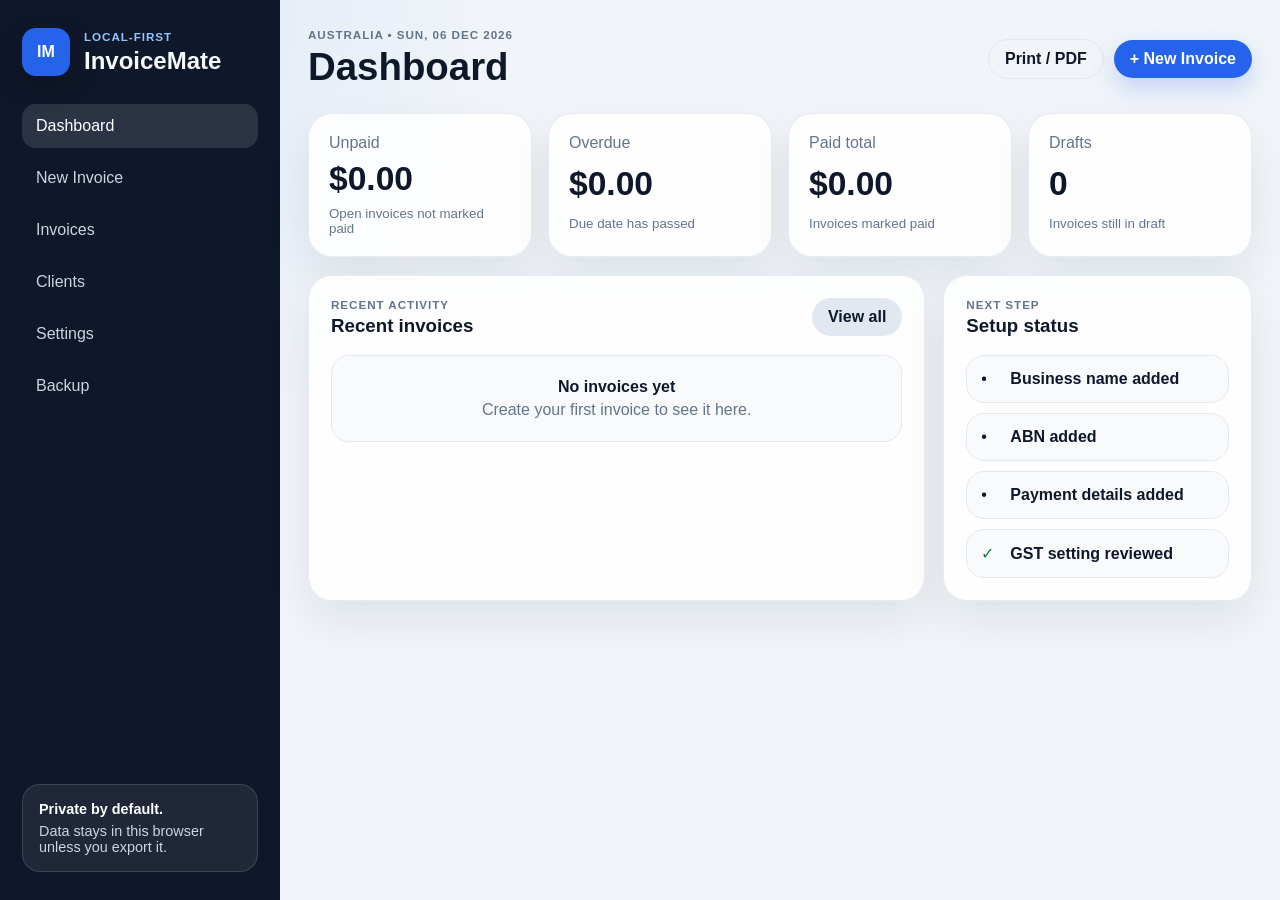
==== reset-app-cache.html @ 6017d915 "Add files via upload" ====
<!doctype html>
<html lang="en-AU">
  <head>
    <meta charset="utf-8" />
    <meta name="viewport" content="width=device-width, initial-scale=1" />
    <title>Reset InvoiceMate Cache</title>
    <style>
      body { margin: 0; min-height: 100vh; display: grid; place-items: center; font-family: -apple-system, BlinkMacSystemFont, "Segoe UI", sans-serif; background: #f1f5f9; color: #0f172a; }
      main { width: min(92vw, 460px); padding: 24px; border-radius: 24px; background: #fff; box-shadow: 0 20px 45px rgba(15,23,42,.08); }
      h1 { margin: 0 0 8px; }
      p { color: #64748b; line-height: 1.45; }
      a, button { display: inline-block; margin-top: 16px; border: 0; border-radius: 999px; padding: 12px 18px; color: #fff; background: #2563eb; text-decoration: none; font-weight: 800; }
    </style>
  </head>
  <body>
    <main>
      <h1>Resetting app cache…</h1>
      <p>This clears only the app shell cache and old service worker. It does not clear saved invoice data.</p>
      <a id="openApp" href="./index.html?v=0.1.5">Open InvoiceMate</a>
    </main>
    <script>
      async function resetAppCache() {
        try {
          if ('serviceWorker' in navigator) {
            const registrations = await navigator.serviceWorker.getRegistrations();
            await Promise.all(registrations.map((registration) => registration.unregister()));
          }
          if ('caches' in window) {
            const keys = await caches.keys();
            await Promise.all(keys.map((key) => caches.delete(key)));
          }
        } catch (error) {
          console.info('Cache reset skipped:', error);
        }
        window.location.replace('./index.html?v=0.1.5');
      }
      resetAppCache();
    </script>
  </body>
</html>
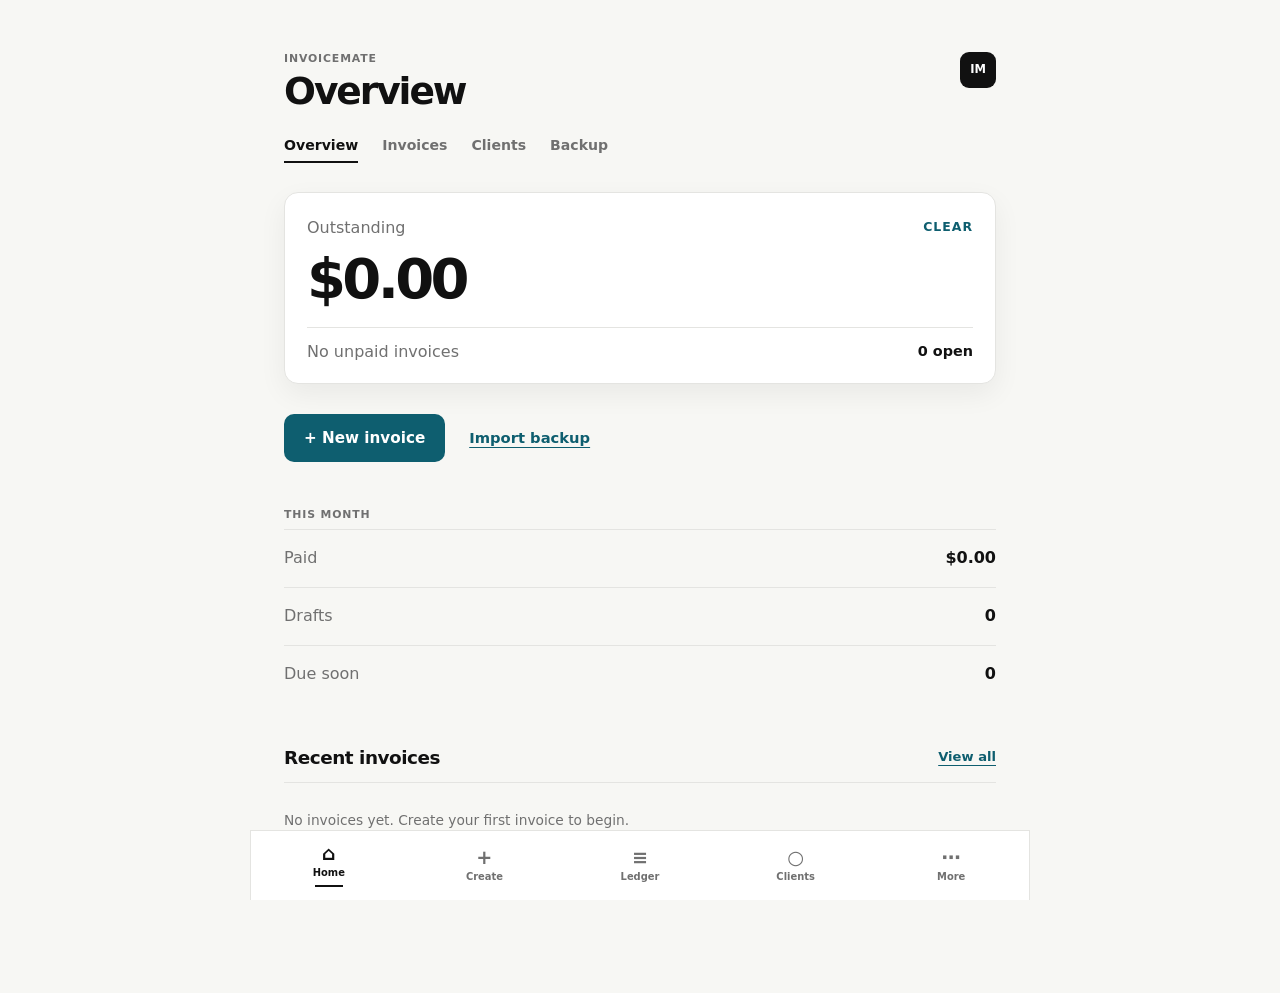
==== commit 5a28dabf: "Add files via upload" ====
--- a/reset-app-cache.html
+++ b/reset-app-cache.html
@@ -1,40 +1,53 @@
 <!doctype html>
 <html lang="en-AU">
-  <head>
-    <meta charset="utf-8" />
-    <meta name="viewport" content="width=device-width, initial-scale=1" />
-    <title>Reset InvoiceMate Cache</title>
-    <style>
-      body { margin: 0; min-height: 100vh; display: grid; place-items: center; font-family: -apple-system, BlinkMacSystemFont, "Segoe UI", sans-serif; background: #f1f5f9; color: #0f172a; }
-      main { width: min(92vw, 460px); padding: 24px; border-radius: 24px; background: #fff; box-shadow: 0 20px 45px rgba(15,23,42,.08); }
-      h1 { margin: 0 0 8px; }
-      p { color: #64748b; line-height: 1.45; }
-      a, button { display: inline-block; margin-top: 16px; border: 0; border-radius: 999px; padding: 12px 18px; color: #fff; background: #2563eb; text-decoration: none; font-weight: 800; }
-    </style>
-  </head>
-  <body>
-    <main>
-      <h1>Resetting app cache…</h1>
-      <p>This clears only the app shell cache and old service worker. It does not clear saved invoice data.</p>
-      <a id="openApp" href="./index.html?v=0.1.5">Open InvoiceMate</a>
-    </main>
-    <script>
-      async function resetAppCache() {
-        try {
-          if ('serviceWorker' in navigator) {
-            const registrations = await navigator.serviceWorker.getRegistrations();
-            await Promise.all(registrations.map((registration) => registration.unregister()));
-          }
-          if ('caches' in window) {
-            const keys = await caches.keys();
-            await Promise.all(keys.map((key) => caches.delete(key)));
-          }
-        } catch (error) {
-          console.info('Cache reset skipped:', error);
+<head>
+  <meta charset="utf-8" />
+  <meta name="viewport" content="width=device-width, initial-scale=1" />
+  <title>Reset InvoiceMate Cache</title>
+  <style>
+    body {
+      margin: 0;
+      min-height: 100vh;
+      display: grid;
+      place-items: center;
+      padding: 24px;
+      font-family: -apple-system, BlinkMacSystemFont, "SF Pro Text", system-ui, sans-serif;
+      background: #f7f7f4;
+      color: #111;
+    }
+    main {
+      max-width: 440px;
+    }
+    h1 {
+      font-size: 2rem;
+      letter-spacing: -0.05em;
+    }
+    p {
+      color: #707070;
+      line-height: 1.5;
+    }
+  </style>
+</head>
+<body>
+  <main>
+    <h1>Refreshing InvoiceMate</h1>
+    <p>Old app files are being cleared. Your invoice data is not removed.</p>
+  </main>
+  <script>
+    (async () => {
+      try {
+        if ("serviceWorker" in navigator) {
+          const regs = await navigator.serviceWorker.getRegistrations();
+          await Promise.all(regs.map((reg) => reg.unregister()));
         }
-        window.location.replace('./index.html?v=0.1.5');
+        if ("caches" in window) {
+          const keys = await caches.keys();
+          await Promise.all(keys.map((key) => caches.delete(key)));
+        }
+      } finally {
+        location.href = "./index.html?v=0.3.0";
       }
-      resetAppCache();
-    </script>
-  </body>
+    })();
+  </script>
+</body>
 </html>
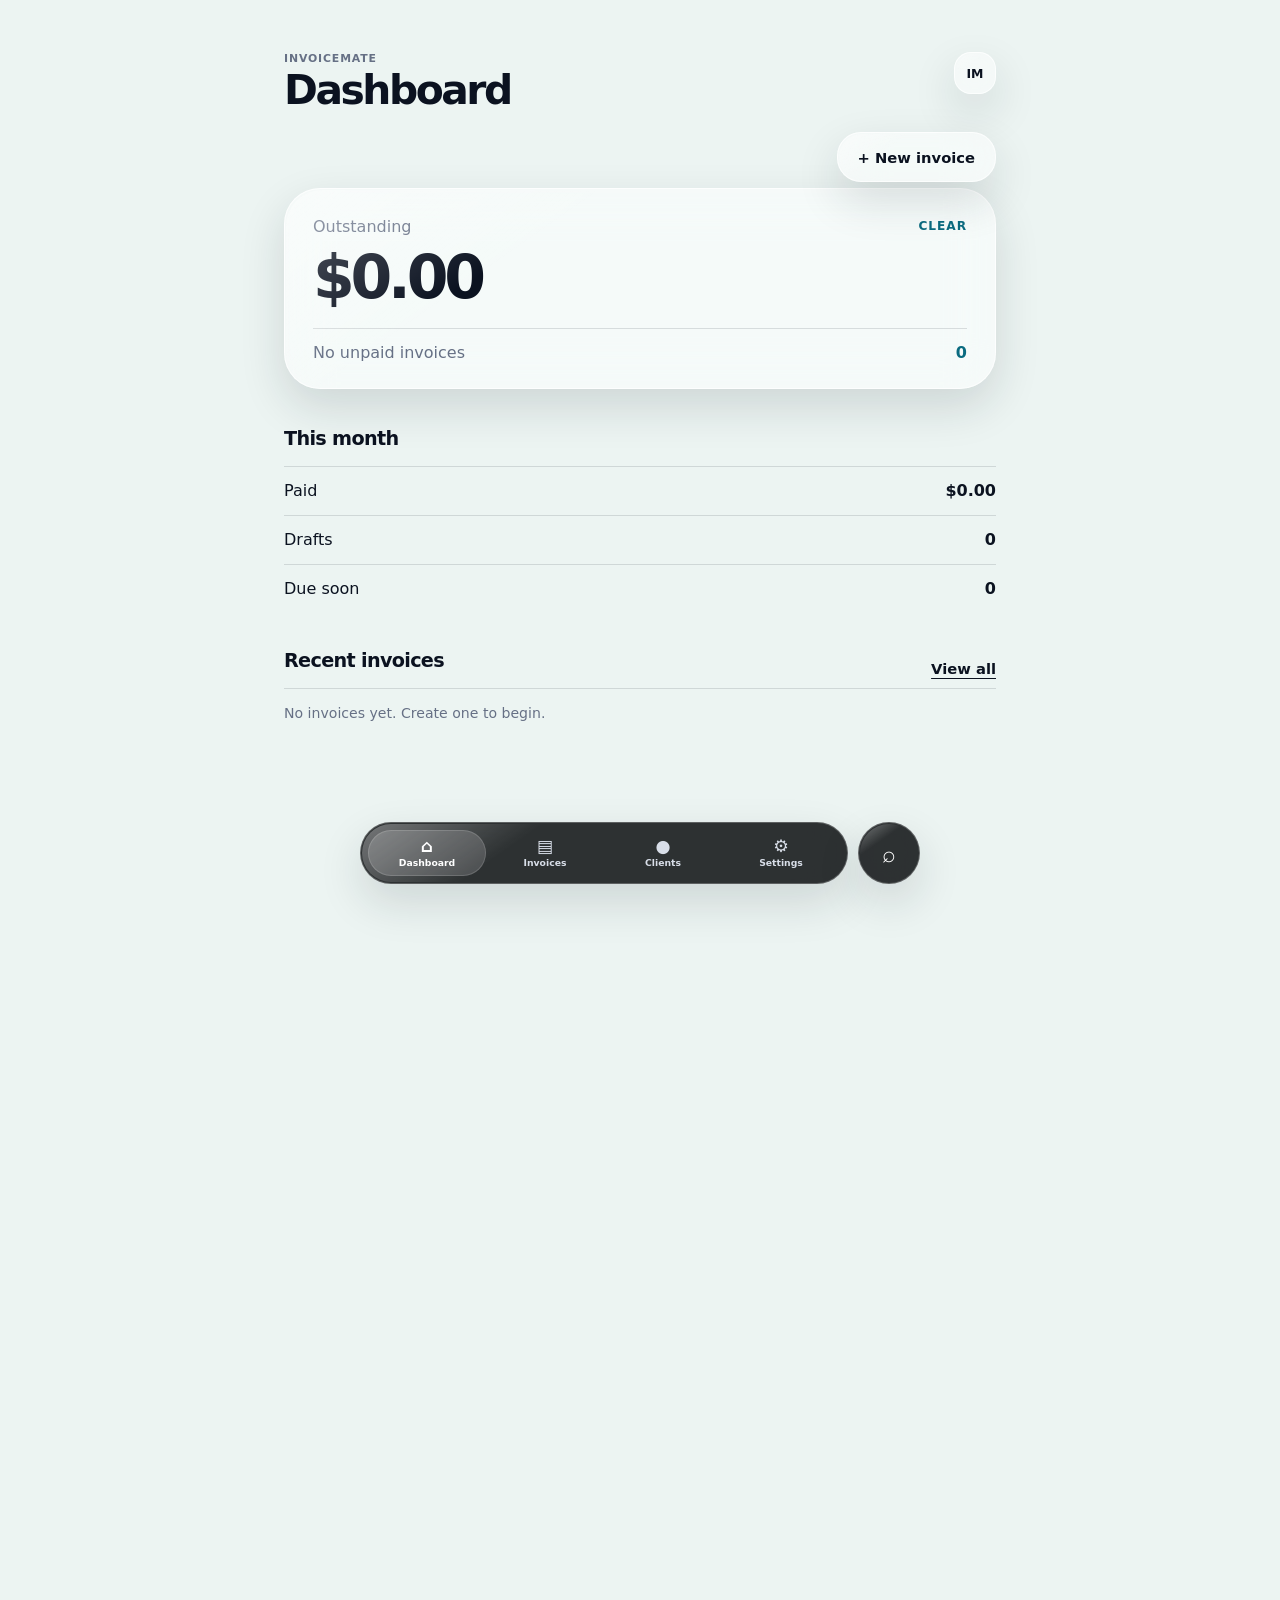
==== commit 6d471fca: "Add files via upload" ====
--- a/reset-app-cache.html
+++ b/reset-app-cache.html
@@ -12,18 +12,30 @@
       place-items: center;
       padding: 24px;
       font-family: -apple-system, BlinkMacSystemFont, "SF Pro Text", system-ui, sans-serif;
-      background: #f7f7f4;
-      color: #111;
+      color: #0b1220;
+      background:
+        radial-gradient(circle at 18% 10%, rgba(255,255,255,.9), transparent 22%),
+        radial-gradient(circle at 80% 15%, rgba(187,221,241,.75), transparent 26%),
+        linear-gradient(160deg, #dcefea, #f7faf6 55%, #dde8de);
     }
     main {
-      max-width: 440px;
+      max-width: 420px;
+      padding: 28px;
+      border: 1px solid rgba(255,255,255,.72);
+      border-radius: 34px;
+      background: rgba(255,255,255,.52);
+      box-shadow: 0 18px 45px rgba(23,35,45,.14);
+      backdrop-filter: blur(24px) saturate(1.45);
+      -webkit-backdrop-filter: blur(24px) saturate(1.45);
     }
     h1 {
+      margin: 0 0 10px;
       font-size: 2rem;
-      letter-spacing: -0.05em;
+      letter-spacing: -.06em;
     }
     p {
-      color: #707070;
+      margin: 0;
+      color: #667085;
       line-height: 1.5;
     }
   </style>
@@ -31,7 +43,7 @@
 <body>
   <main>
     <h1>Refreshing InvoiceMate</h1>
-    <p>Old app files are being cleared. Your invoice data is not removed.</p>
+    <p>Old app files are being cleared. Your saved invoices are not removed.</p>
   </main>
   <script>
     (async () => {
@@ -45,7 +57,7 @@
           await Promise.all(keys.map((key) => caches.delete(key)));
         }
       } finally {
-        location.href = "./index.html?v=0.3.0";
+        location.href = "./index.html?v=0.4.0";
       }
     })();
   </script>
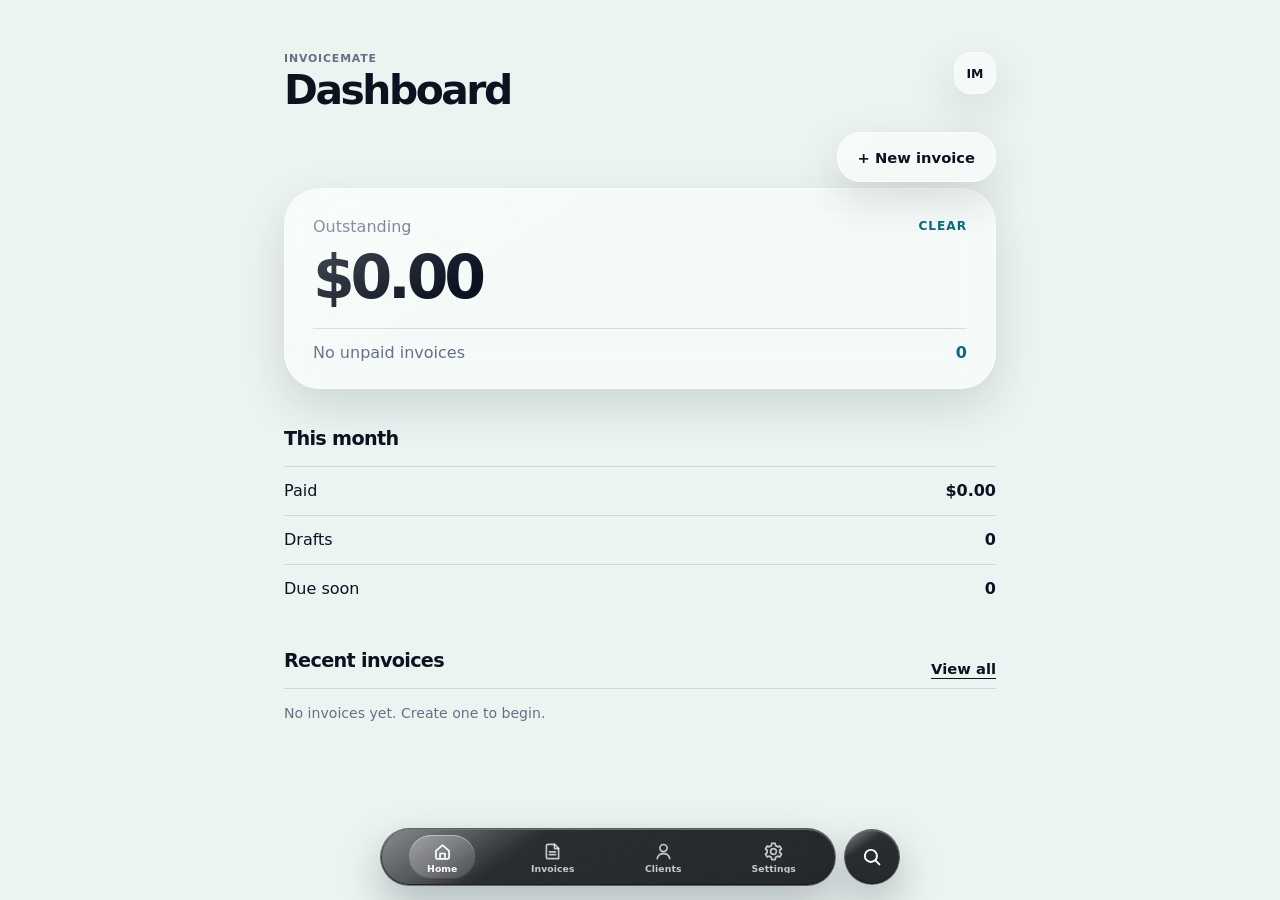
==== commit 4963630b: "Add files via upload" ====
--- a/reset-app-cache.html
+++ b/reset-app-cache.html
@@ -57,7 +57,7 @@
           await Promise.all(keys.map((key) => caches.delete(key)));
         }
       } finally {
-        location.href = "./index.html?v=0.4.0";
+        location.href = "./index.html?v=0.4.1";
       }
     })();
   </script>
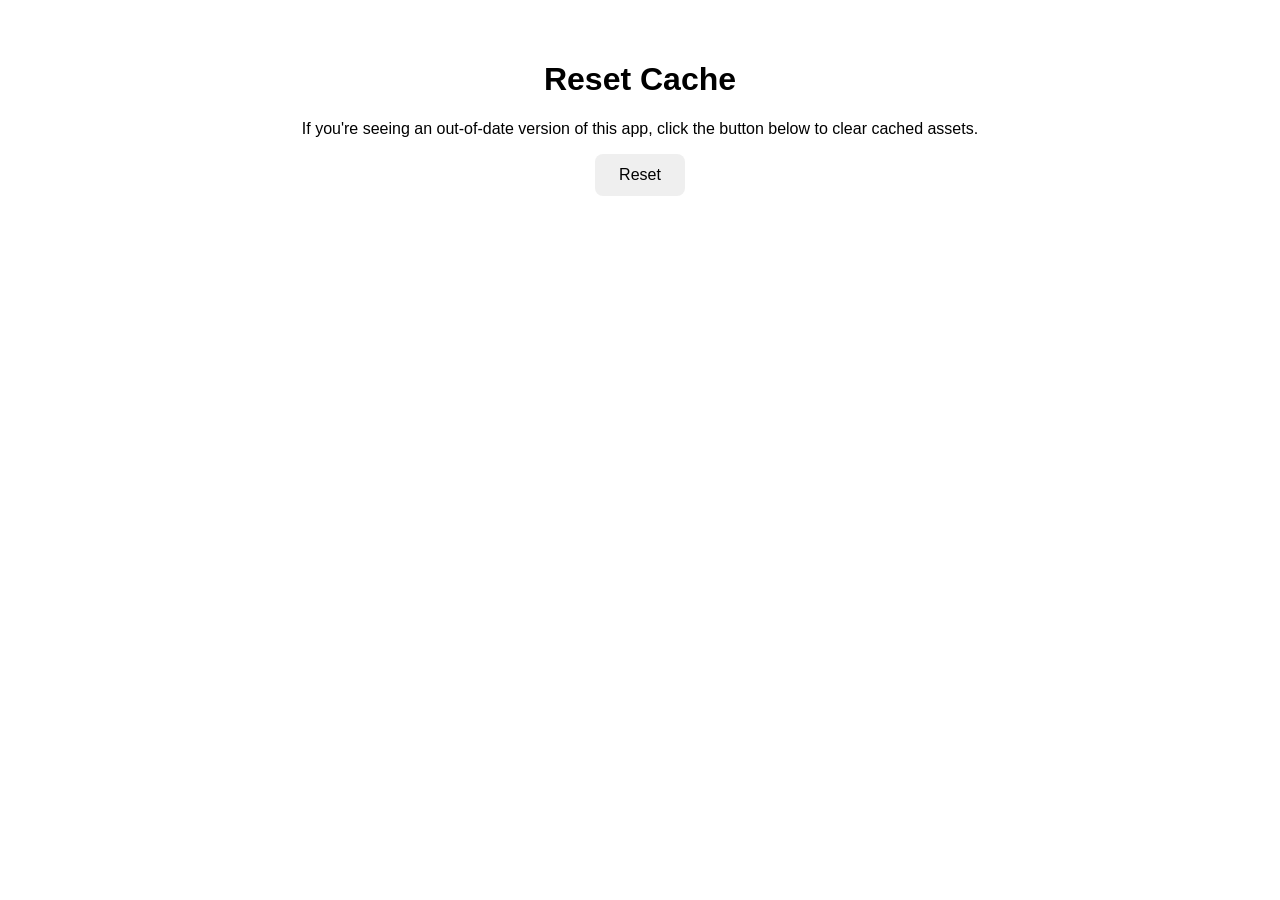
==== commit 52eb4de8: "Add files via upload" ====
--- a/reset-app-cache.html
+++ b/reset-app-cache.html
@@ -1,65 +1,30 @@
-<!doctype html>
-<html lang="en-AU">
-<head>
-  <meta charset="utf-8" />
-  <meta name="viewport" content="width=device-width, initial-scale=1" />
-  <title>Reset InvoiceMate Cache</title>
-  <style>
-    body {
-      margin: 0;
-      min-height: 100vh;
-      display: grid;
-      place-items: center;
-      padding: 24px;
-      font-family: -apple-system, BlinkMacSystemFont, "SF Pro Text", system-ui, sans-serif;
-      color: #0b1220;
-      background:
-        radial-gradient(circle at 18% 10%, rgba(255,255,255,.9), transparent 22%),
-        radial-gradient(circle at 80% 15%, rgba(187,221,241,.75), transparent 26%),
-        linear-gradient(160deg, #dcefea, #f7faf6 55%, #dde8de);
-    }
-    main {
-      max-width: 420px;
-      padding: 28px;
-      border: 1px solid rgba(255,255,255,.72);
-      border-radius: 34px;
-      background: rgba(255,255,255,.52);
-      box-shadow: 0 18px 45px rgba(23,35,45,.14);
-      backdrop-filter: blur(24px) saturate(1.45);
-      -webkit-backdrop-filter: blur(24px) saturate(1.45);
-    }
-    h1 {
-      margin: 0 0 10px;
-      font-size: 2rem;
-      letter-spacing: -.06em;
-    }
-    p {
-      margin: 0;
-      color: #667085;
-      line-height: 1.5;
-    }
-  </style>
-</head>
-<body>
-  <main>
-    <h1>Refreshing InvoiceMate</h1>
-    <p>Old app files are being cleared. Your saved invoices are not removed.</p>
-  </main>
-  <script>
-    (async () => {
-      try {
-        if ("serviceWorker" in navigator) {
-          const regs = await navigator.serviceWorker.getRegistrations();
-          await Promise.all(regs.map((reg) => reg.unregister()));
-        }
-        if ("caches" in window) {
-          const keys = await caches.keys();
-          await Promise.all(keys.map((key) => caches.delete(key)));
-        }
-      } finally {
-        location.href = "./index.html?v=0.4.1";
-      }
-    })();
-  </script>
-</body>
-</html>
+<!DOCTYPE html>
+<html lang="en">
+  <head>
+    <meta charset="UTF-8" />
+    <meta name="viewport" content="width=device-width, initial-scale=1.0" />
+    <title>Reset Cache</title>
+    <style>
+      body { font-family: -apple-system, BlinkMacSystemFont, 'Segoe UI', Roboto, Oxygen, Ubuntu, Cantarell, 'Open Sans', 'Helvetica Neue', sans-serif; padding: 2rem; text-align: center; }
+      button { padding: 0.75rem 1.5rem; font-size: 1rem; border-radius: 8px; border: none; cursor: pointer; }
+    </style>
+  </head>
+  <body>
+    <h1>Reset Cache</h1>
+    <p>If you're seeing an out-of-date version of this app, click the button below to clear cached assets.</p>
+    <button id="reset-btn">Reset</button>
+    <script>
+      document.getElementById('reset-btn').addEventListener('click', () => {
+        caches.keys().then(keys => Promise.all(keys.map(key => caches.delete(key)))).then(() => {
+          if ('serviceWorker' in navigator) {
+            navigator.serviceWorker.getRegistrations().then(regs => Promise.all(regs.map(reg => reg.unregister()))).then(() => {
+              alert('Cache cleared. You can now close this page and reload the app.');
+            });
+          } else {
+            alert('Cache cleared.');
+          }
+        });
+      });
+    </script>
+  </body>
+</html>
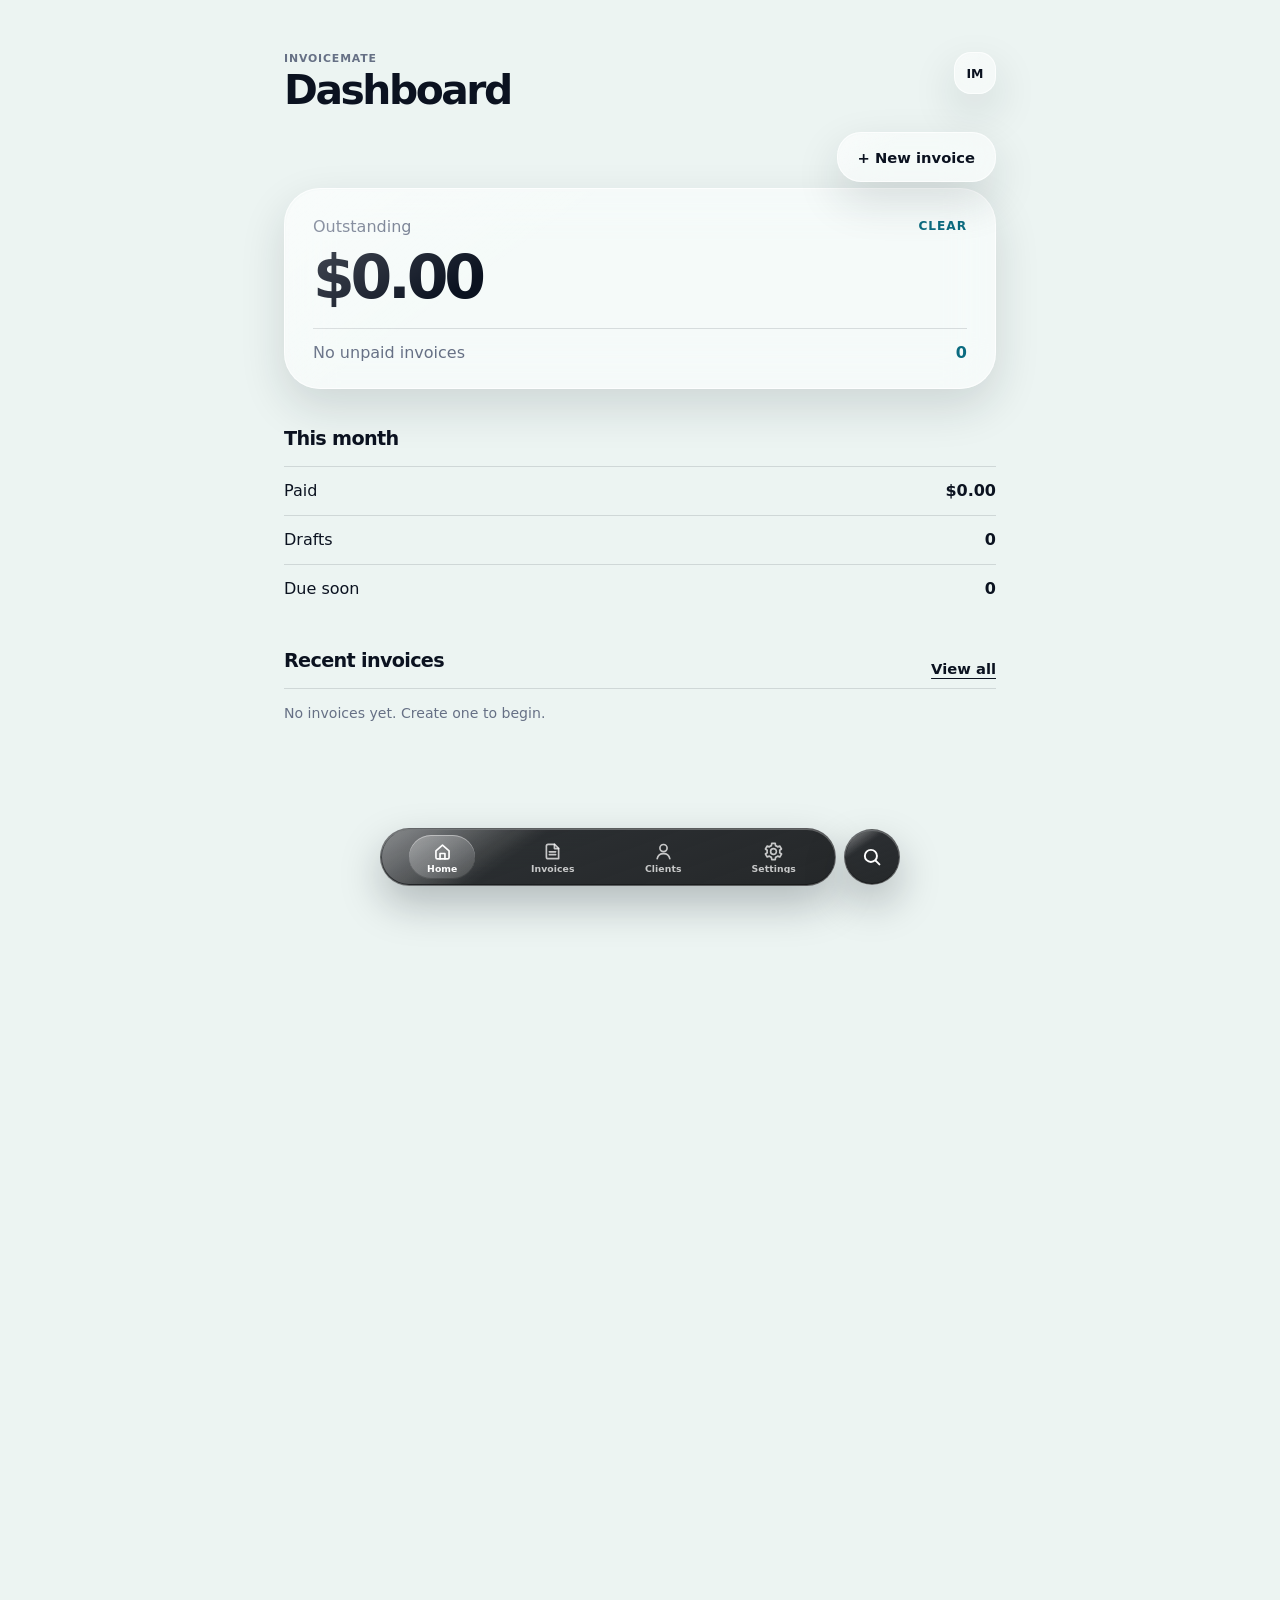
==== commit 5ae1eec8: "Add files via upload" ====
--- a/reset-app-cache.html
+++ b/reset-app-cache.html
@@ -1,30 +1,65 @@
-<!DOCTYPE html>
-<html lang="en">
-  <head>
-    <meta charset="UTF-8" />
-    <meta name="viewport" content="width=device-width, initial-scale=1.0" />
-    <title>Reset Cache</title>
-    <style>
-      body { font-family: -apple-system, BlinkMacSystemFont, 'Segoe UI', Roboto, Oxygen, Ubuntu, Cantarell, 'Open Sans', 'Helvetica Neue', sans-serif; padding: 2rem; text-align: center; }
-      button { padding: 0.75rem 1.5rem; font-size: 1rem; border-radius: 8px; border: none; cursor: pointer; }
-    </style>
-  </head>
-  <body>
-    <h1>Reset Cache</h1>
-    <p>If you're seeing an out-of-date version of this app, click the button below to clear cached assets.</p>
-    <button id="reset-btn">Reset</button>
-    <script>
-      document.getElementById('reset-btn').addEventListener('click', () => {
-        caches.keys().then(keys => Promise.all(keys.map(key => caches.delete(key)))).then(() => {
-          if ('serviceWorker' in navigator) {
-            navigator.serviceWorker.getRegistrations().then(regs => Promise.all(regs.map(reg => reg.unregister()))).then(() => {
-              alert('Cache cleared. You can now close this page and reload the app.');
-            });
-          } else {
-            alert('Cache cleared.');
-          }
-        });
-      });
-    </script>
-  </body>
-</html>+<!doctype html>
+<html lang="en-AU">
+<head>
+  <meta charset="utf-8" />
+  <meta name="viewport" content="width=device-width, initial-scale=1" />
+  <title>Reset InvoiceMate Cache</title>
+  <style>
+    body {
+      margin: 0;
+      min-height: 100vh;
+      display: grid;
+      place-items: center;
+      padding: 24px;
+      font-family: -apple-system, BlinkMacSystemFont, "SF Pro Text", system-ui, sans-serif;
+      color: #0b1220;
+      background:
+        radial-gradient(circle at 18% 10%, rgba(255,255,255,.9), transparent 22%),
+        radial-gradient(circle at 80% 15%, rgba(187,221,241,.75), transparent 26%),
+        linear-gradient(160deg, #dcefea, #f7faf6 55%, #dde8de);
+    }
+    main {
+      max-width: 420px;
+      padding: 28px;
+      border: 1px solid rgba(255,255,255,.72);
+      border-radius: 34px;
+      background: rgba(255,255,255,.52);
+      box-shadow: 0 18px 45px rgba(23,35,45,.14);
+      backdrop-filter: blur(24px) saturate(1.45);
+      -webkit-backdrop-filter: blur(24px) saturate(1.45);
+    }
+    h1 {
+      margin: 0 0 10px;
+      font-size: 2rem;
+      letter-spacing: -.06em;
+    }
+    p {
+      margin: 0;
+      color: #667085;
+      line-height: 1.5;
+    }
+  </style>
+</head>
+<body>
+  <main>
+    <h1>Refreshing InvoiceMate</h1>
+    <p>Old app files are being cleared. Your saved invoices are not removed.</p>
+  </main>
+  <script>
+    (async () => {
+      try {
+        if ("serviceWorker" in navigator) {
+          const regs = await navigator.serviceWorker.getRegistrations();
+          await Promise.all(regs.map((reg) => reg.unregister()));
+        }
+        if ("caches" in window) {
+          const keys = await caches.keys();
+          await Promise.all(keys.map((key) => caches.delete(key)));
+        }
+      } finally {
+        location.href = "./index.html?v=0.4.1";
+      }
+    })();
+  </script>
+</body>
+</html>
